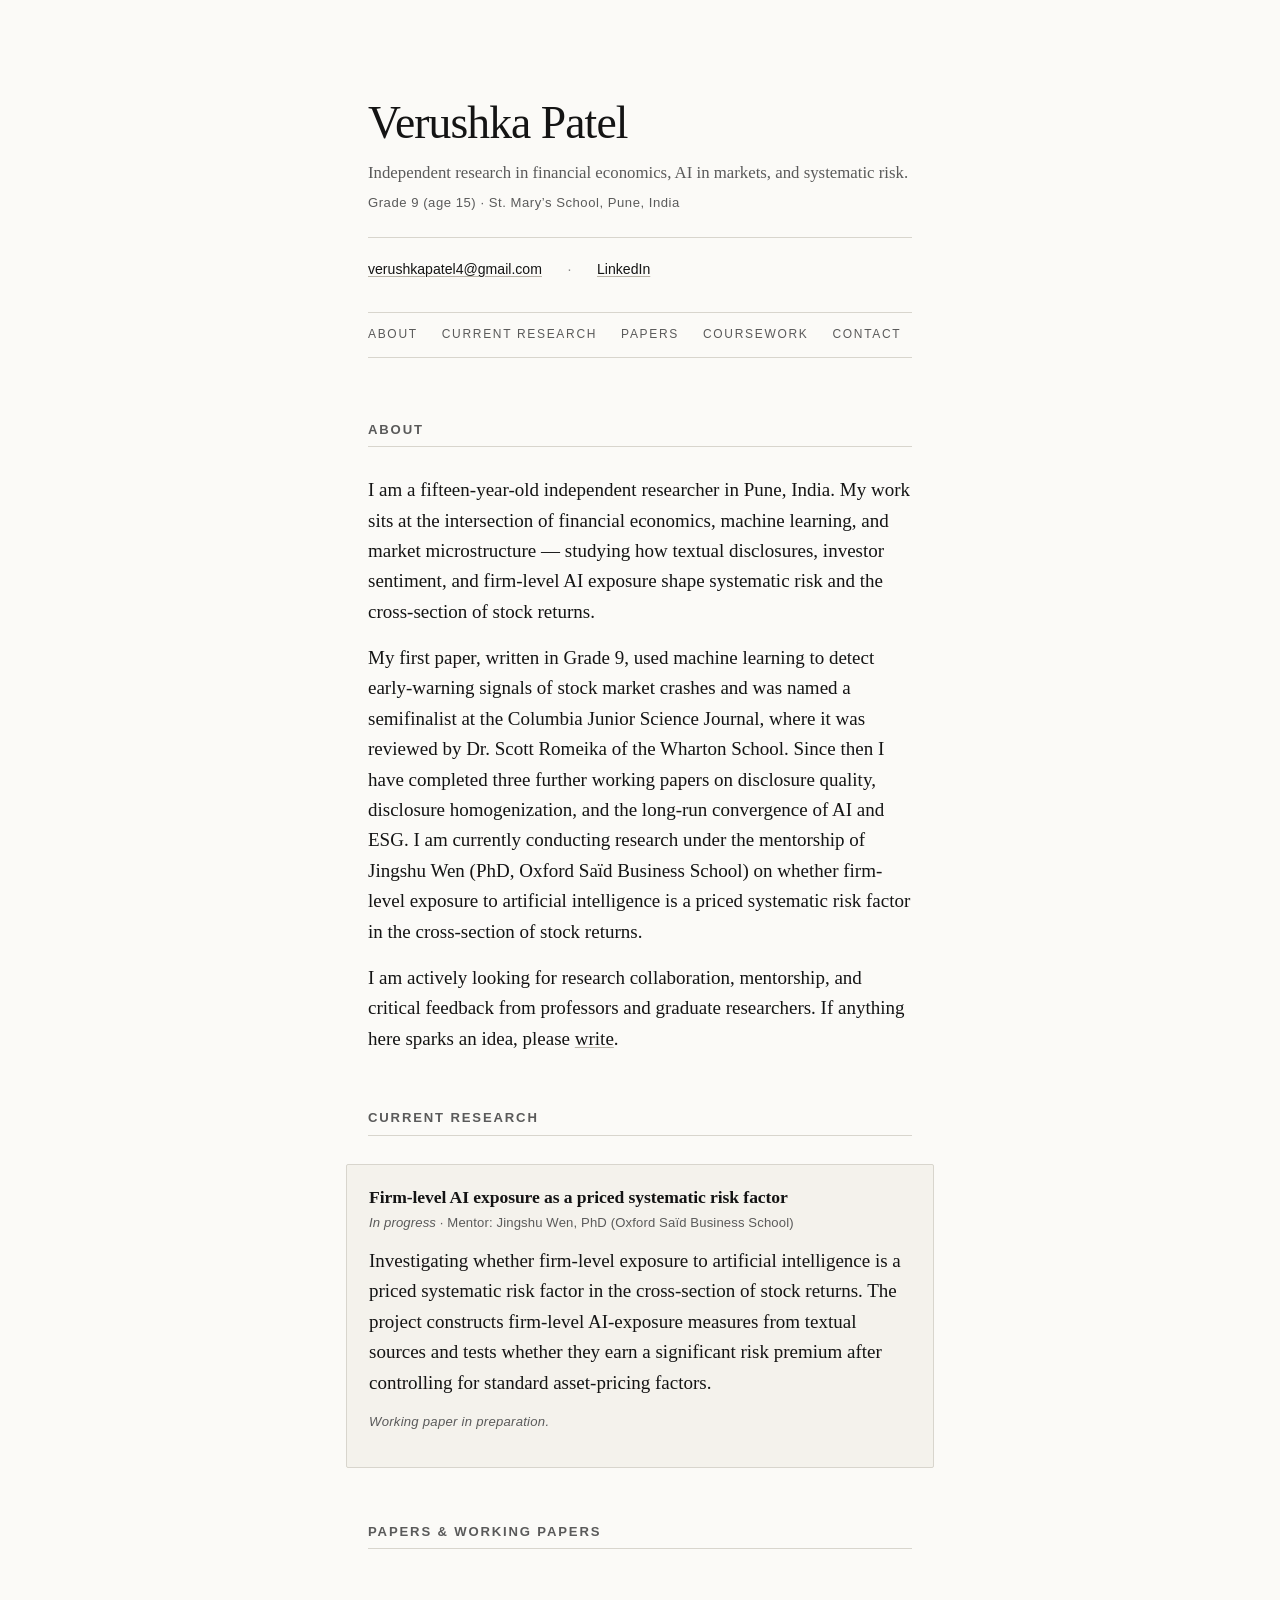
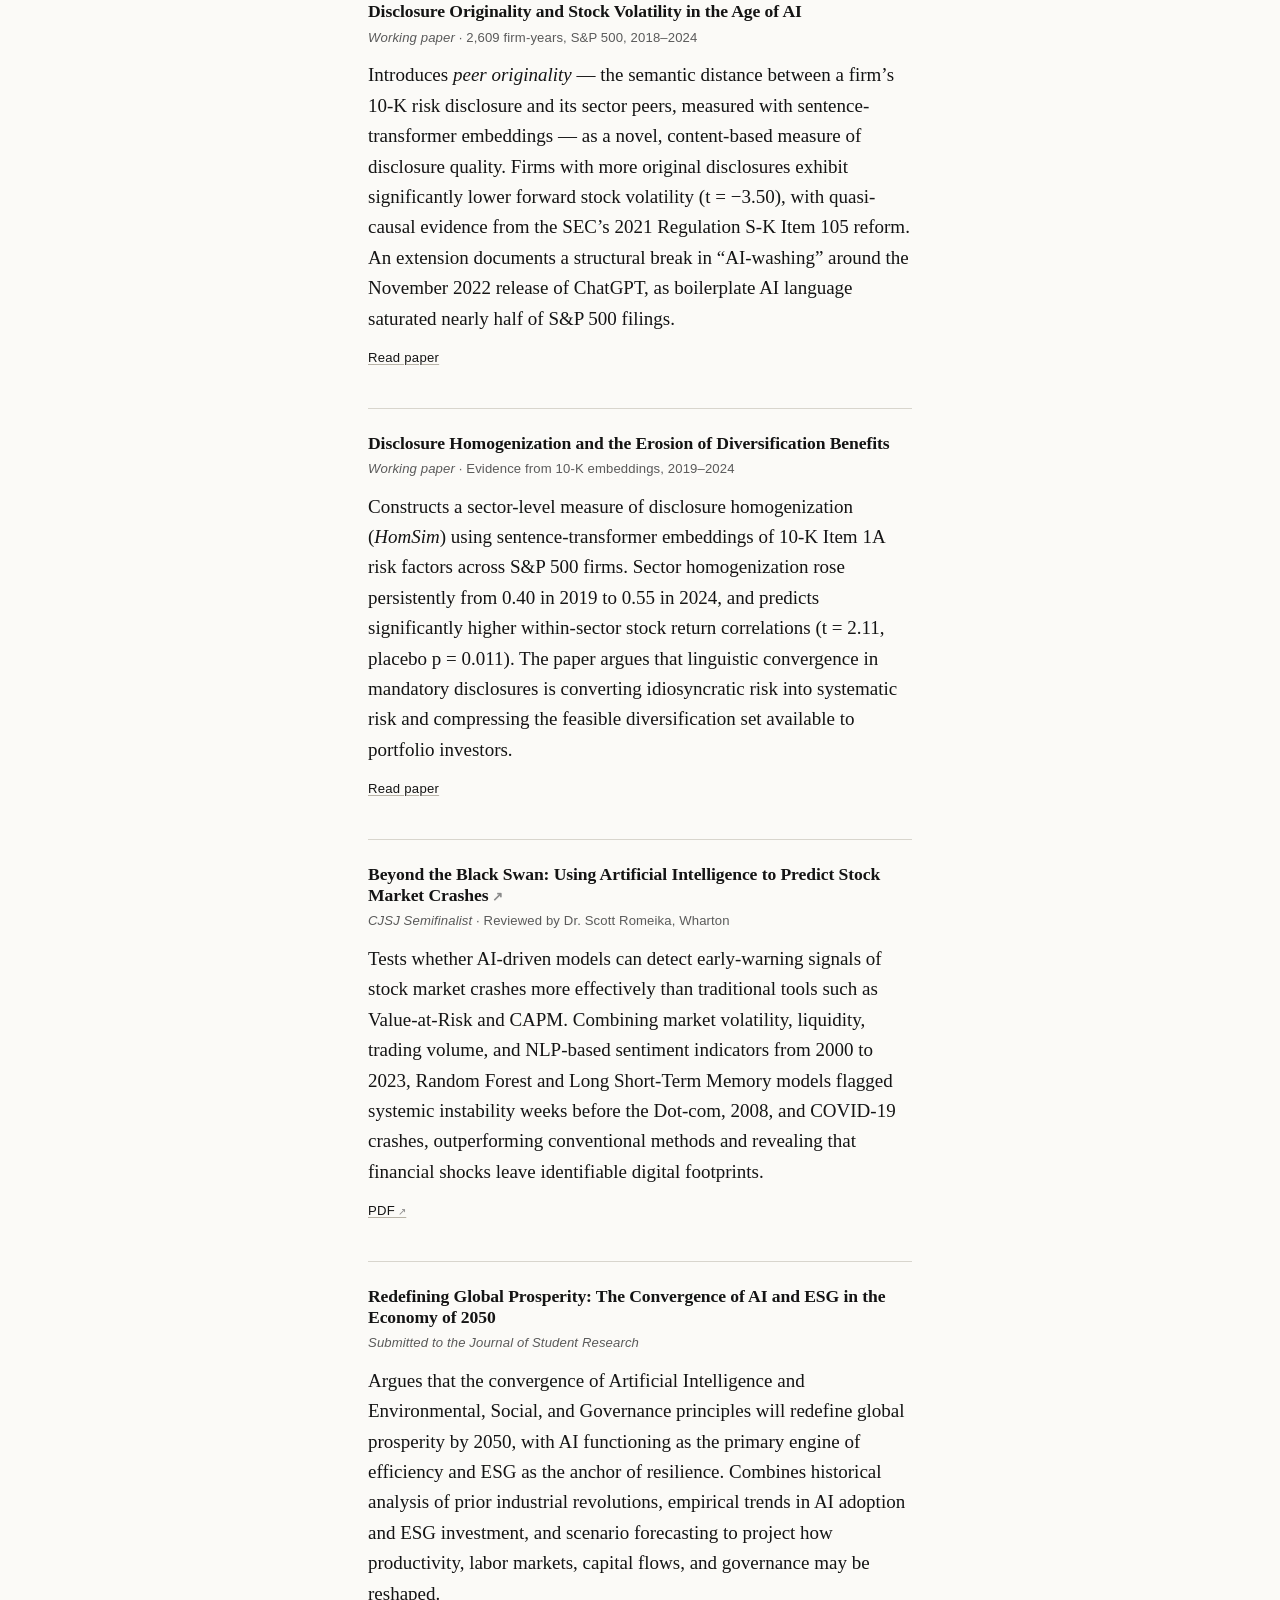
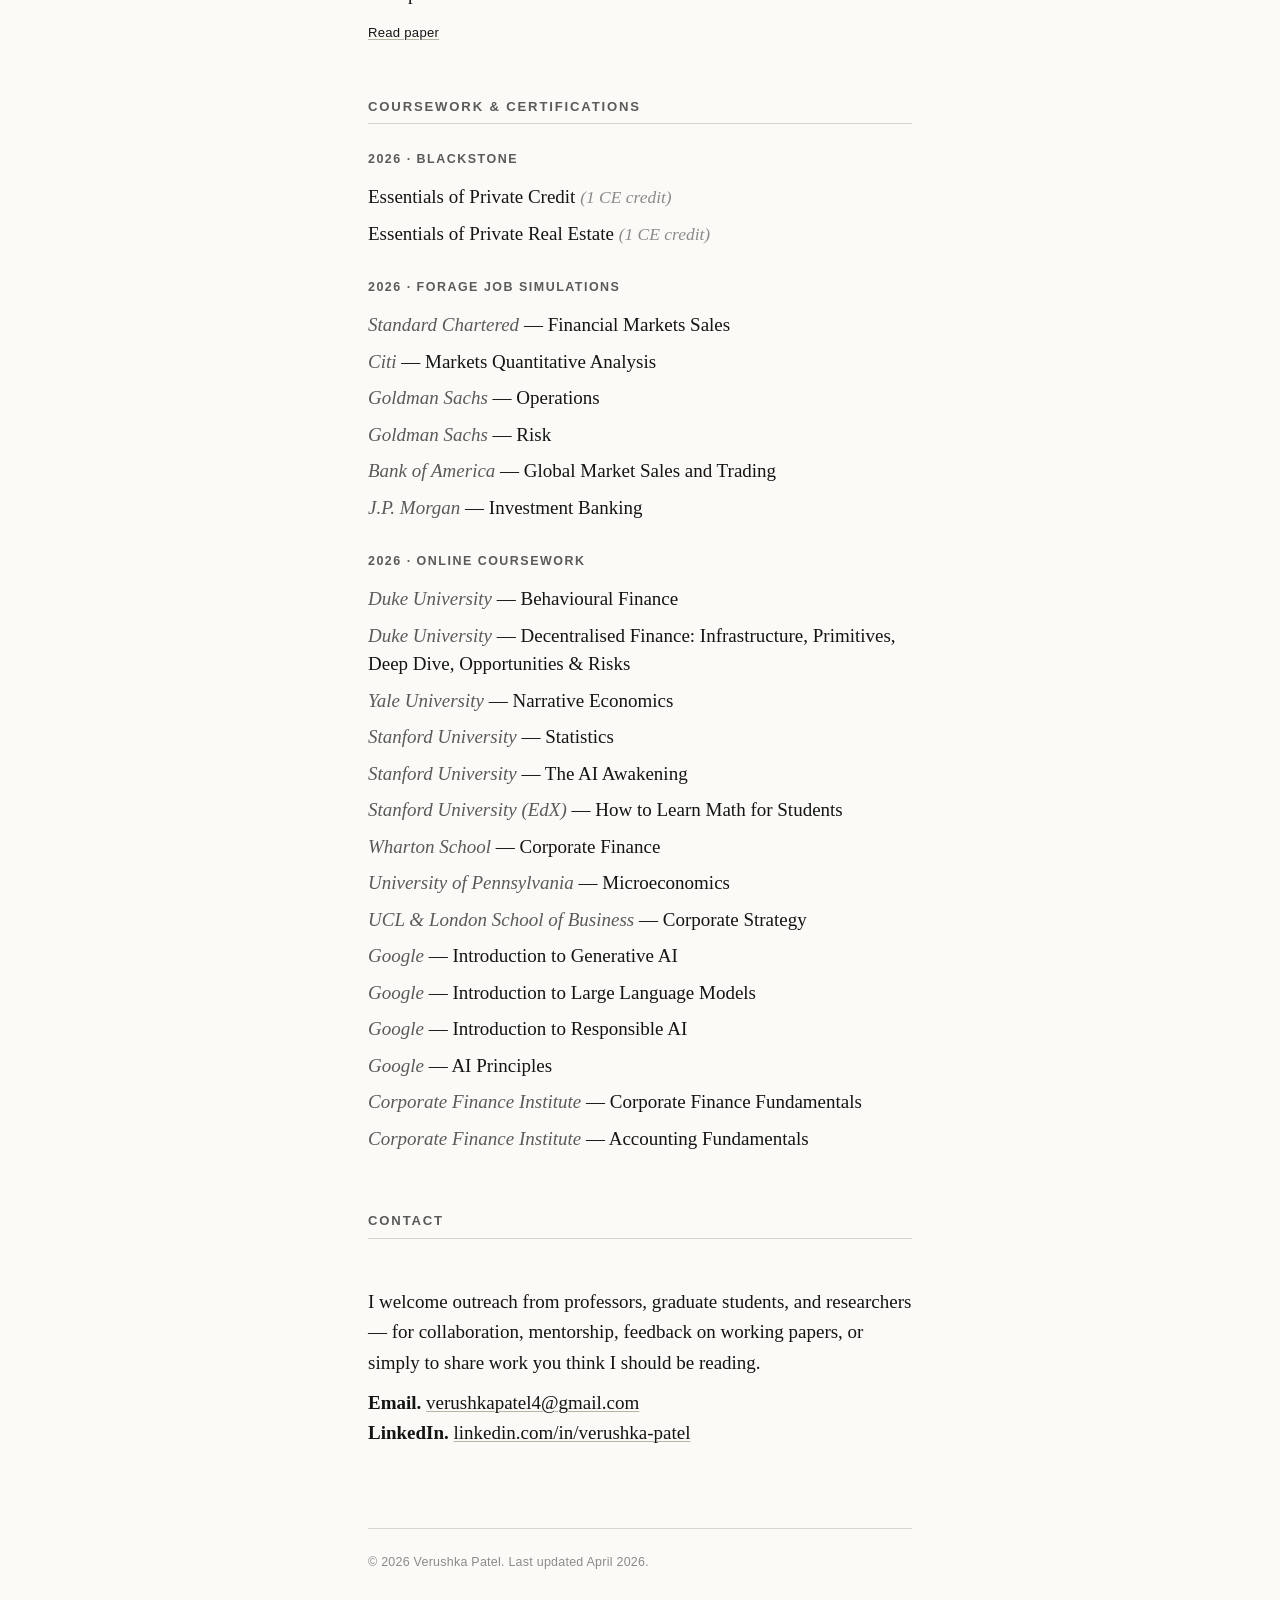
==== index.html @ ff1226f0 "Initial site: monochrome research portfolio with 4 papers" ====
<!doctype html>
<html lang="en">
<head>
<meta charset="utf-8">
<meta name="viewport" content="width=device-width, initial-scale=1">
<title>Verushka Patel — Research</title>
<meta name="description" content="Independent research by Verushka Patel, 15, in financial economics, AI in markets, and systematic risk. Working papers on disclosure quality, return co-movement, and AI exposure as a priced risk factor.">
<meta name="author" content="Verushka Patel">
<link rel="icon" href="favicon.svg" type="image/svg+xml">
<link rel="stylesheet" href="styles.css">

<meta property="og:type" content="profile">
<meta property="og:title" content="Verushka Patel — Research">
<meta property="og:description" content="Independent research in financial economics, AI in markets, and systematic risk.">
<meta property="og:locale" content="en_IN">
<meta name="twitter:card" content="summary">

<script type="application/ld+json">
{
  "@context": "https://schema.org",
  "@type": "Person",
  "name": "Verushka Patel",
  "givenName": "Verushka",
  "familyName": "Patel",
  "affiliation": {
    "@type": "EducationalOrganization",
    "name": "St. Mary's School",
    "address": {
      "@type": "PostalAddress",
      "addressLocality": "Pune",
      "addressCountry": "IN"
    }
  },
  "email": "mailto:verushkapatel4@gmail.com",
  "jobTitle": "Independent researcher",
  "knowsAbout": [
    "Financial economics",
    "Machine learning in finance",
    "Systematic risk",
    "Corporate disclosure",
    "Asset pricing"
  ]
}
</script>
</head>
<body>
<div class="page">

<header class="intro">
  <h1>Verushka Patel</h1>
  <p class="lede">Independent research in financial economics, AI in markets, and systematic risk.</p>
  <p class="meta">Grade 9 (age 15) &middot; St. Mary&rsquo;s School, Pune, India</p>
  <div class="contact-strip">
    <a href="mailto:verushkapatel4@gmail.com">verushkapatel4@gmail.com</a>
    <span class="sep">&middot;</span>
    <!-- Replace # with your LinkedIn URL when ready -->
    <a href="#" rel="noopener">LinkedIn</a>
  </div>
  <nav class="anchors" aria-label="Sections">
    <a href="#about">About</a>
    <a href="#research">Current research</a>
    <a href="#publications">Papers</a>
    <a href="#coursework">Coursework</a>
    <a href="#contact">Contact</a>
  </nav>
</header>

<main>

<section id="about">
  <h2>About</h2>
  <p>I am a fifteen-year-old independent researcher in Pune, India. My work sits at the intersection of financial economics, machine learning, and market microstructure &mdash; studying how textual disclosures, investor sentiment, and firm-level AI exposure shape systematic risk and the cross-section of stock returns.</p>
  <p>My first paper, written in Grade 9, used machine learning to detect early-warning signals of stock market crashes and was named a semifinalist at the Columbia Junior Science Journal, where it was reviewed by Dr. Scott Romeika of the Wharton School. Since then I have completed three further working papers on disclosure quality, disclosure homogenization, and the long-run convergence of AI and ESG. I am currently conducting research under the mentorship of Jingshu Wen (PhD, Oxford Sa&iuml;d Business School) on whether firm-level exposure to artificial intelligence is a priced systematic risk factor in the cross-section of stock returns.</p>
  <p>I am actively looking for research collaboration, mentorship, and critical feedback from professors and graduate researchers. If anything here sparks an idea, please <a href="#contact">write</a>.</p>
</section>

<section id="research">
  <h2>Current research</h2>

  <article class="entry current">
    <h3>Firm-level AI exposure as a priced systematic risk factor</h3>
    <p class="byline"><em>In progress</em> &middot; Mentor: Jingshu Wen, PhD (Oxford Sa&iuml;d Business School)</p>
    <p class="summary">Investigating whether firm-level exposure to artificial intelligence is a priced systematic risk factor in the cross-section of stock returns. The project constructs firm-level AI-exposure measures from textual sources and tests whether they earn a significant risk premium after controlling for standard asset-pricing factors.</p>
    <p class="links"><em>Working paper in preparation.</em></p>
  </article>
</section>

<section id="publications">
  <h2>Papers &amp; working papers</h2>

  <article class="entry">
    <h3><a href="papers/disclosure-originality.html">Disclosure Originality and Stock Volatility in the Age of AI</a></h3>
    <p class="byline"><em>Working paper</em> &middot; 2,609 firm-years, S&amp;P 500, 2018&ndash;2024</p>
    <p class="summary">Introduces <em>peer originality</em> &mdash; the semantic distance between a firm&rsquo;s 10-K risk disclosure and its sector peers, measured with sentence-transformer embeddings &mdash; as a novel, content-based measure of disclosure quality. Firms with more original disclosures exhibit significantly lower forward stock volatility (t = &minus;3.50), with quasi-causal evidence from the SEC&rsquo;s 2021 Regulation S-K Item 105 reform. An extension documents a structural break in &ldquo;AI-washing&rdquo; around the November 2022 release of ChatGPT, as boilerplate AI language saturated nearly half of S&amp;P 500 filings.</p>
    <p class="links"><a href="papers/disclosure-originality.html">Read paper</a></p>
  </article>

  <article class="entry">
    <h3><a href="papers/disclosure-homogenization.html">Disclosure Homogenization and the Erosion of Diversification Benefits</a></h3>
    <p class="byline"><em>Working paper</em> &middot; Evidence from 10-K embeddings, 2019&ndash;2024</p>
    <p class="summary">Constructs a sector-level measure of disclosure homogenization (<em>HomSim</em>) using sentence-transformer embeddings of 10-K Item 1A risk factors across S&amp;P 500 firms. Sector homogenization rose persistently from 0.40 in 2019 to 0.55 in 2024, and predicts significantly higher within-sector stock return correlations (t = 2.11, placebo p = 0.011). The paper argues that linguistic convergence in mandatory disclosures is converting idiosyncratic risk into systematic risk and compressing the feasible diversification set available to portfolio investors.</p>
    <p class="links"><a href="papers/disclosure-homogenization.html">Read paper</a></p>
  </article>

  <article class="entry">
    <h3><a href="papers/beyond-the-black-swan.pdf" class="ext">Beyond the Black Swan: Using Artificial Intelligence to Predict Stock Market Crashes</a></h3>
    <p class="byline"><em>CJSJ Semifinalist</em> &middot; Reviewed by Dr. Scott Romeika, Wharton</p>
    <p class="summary">Tests whether AI-driven models can detect early-warning signals of stock market crashes more effectively than traditional tools such as Value-at-Risk and CAPM. Combining market volatility, liquidity, trading volume, and NLP-based sentiment indicators from 2000 to 2023, Random Forest and Long Short-Term Memory models flagged systemic instability weeks before the Dot-com, 2008, and COVID-19 crashes, outperforming conventional methods and revealing that financial shocks leave identifiable digital footprints.</p>
    <p class="links"><a href="papers/beyond-the-black-swan.pdf" class="ext">PDF</a></p>
  </article>

  <article class="entry">
    <h3><a href="papers/convergence-ai-esg.html">Redefining Global Prosperity: The Convergence of AI and ESG in the Economy of 2050</a></h3>
    <p class="byline"><em>Submitted to the Journal of Student Research</em></p>
    <p class="summary">Argues that the convergence of Artificial Intelligence and Environmental, Social, and Governance principles will redefine global prosperity by 2050, with AI functioning as the primary engine of efficiency and ESG as the anchor of resilience. Combines historical analysis of prior industrial revolutions, empirical trends in AI adoption and ESG investment, and scenario forecasting to project how productivity, labor markets, capital flows, and governance may be reshaped.</p>
    <p class="links"><a href="papers/convergence-ai-esg.html">Read paper</a></p>
  </article>
</section>

<section id="coursework">
  <h2>Coursework &amp; certifications</h2>

  <div class="group-block">
    <h3>2026 &middot; Blackstone</h3>
    <ul>
      <li>Essentials of Private Credit <span class="note">(1 CE credit)</span></li>
      <li>Essentials of Private Real Estate <span class="note">(1 CE credit)</span></li>
    </ul>
  </div>

  <div class="group-block">
    <h3>2026 &middot; Forage job simulations</h3>
    <ul>
      <li><span class="inst">Standard Chartered</span> &mdash; Financial Markets Sales</li>
      <li><span class="inst">Citi</span> &mdash; Markets Quantitative Analysis</li>
      <li><span class="inst">Goldman Sachs</span> &mdash; Operations</li>
      <li><span class="inst">Goldman Sachs</span> &mdash; Risk</li>
      <li><span class="inst">Bank of America</span> &mdash; Global Market Sales and Trading</li>
      <li><span class="inst">J.P. Morgan</span> &mdash; Investment Banking</li>
    </ul>
  </div>

  <div class="group-block">
    <h3>2026 &middot; Online coursework</h3>
    <ul>
      <li><span class="inst">Duke University</span> &mdash; Behavioural Finance</li>
      <li><span class="inst">Duke University</span> &mdash; Decentralised Finance: Infrastructure, Primitives, Deep Dive, Opportunities &amp; Risks</li>
      <li><span class="inst">Yale University</span> &mdash; Narrative Economics</li>
      <li><span class="inst">Stanford University</span> &mdash; Statistics</li>
      <li><span class="inst">Stanford University</span> &mdash; The AI Awakening</li>
      <li><span class="inst">Stanford University (EdX)</span> &mdash; How to Learn Math for Students</li>
      <li><span class="inst">Wharton School</span> &mdash; Corporate Finance</li>
      <li><span class="inst">University of Pennsylvania</span> &mdash; Microeconomics</li>
      <li><span class="inst">UCL &amp; London School of Business</span> &mdash; Corporate Strategy</li>
      <li><span class="inst">Google</span> &mdash; Introduction to Generative AI</li>
      <li><span class="inst">Google</span> &mdash; Introduction to Large Language Models</li>
      <li><span class="inst">Google</span> &mdash; Introduction to Responsible AI</li>
      <li><span class="inst">Google</span> &mdash; AI Principles</li>
      <li><span class="inst">Corporate Finance Institute</span> &mdash; Corporate Finance Fundamentals</li>
      <li><span class="inst">Corporate Finance Institute</span> &mdash; Accounting Fundamentals</li>
    </ul>
  </div>
</section>

<section id="contact">
  <h2>Contact</h2>
  <div class="contact-block">
    <p>I welcome outreach from professors, graduate students, and researchers &mdash; for collaboration, mentorship, feedback on working papers, or simply to share work you think I should be reading.</p>
    <p>
      <strong>Email.</strong> <a href="mailto:verushkapatel4@gmail.com">verushkapatel4@gmail.com</a><br>
      <!-- Replace # with your LinkedIn URL when ready -->
      <strong>LinkedIn.</strong> <a href="#" rel="noopener">linkedin.com/in/verushka-patel</a>
    </p>
  </div>
</section>

</main>

<footer class="site">
  <p>&copy; <span id="y"></span> Verushka Patel. Last updated April 2026.</p>
</footer>

<script>document.getElementById('y').textContent = new Date().getFullYear();</script>

</div>
</body>
</html>
---- styles.css ----
/* Verushka Patel — research portfolio
   Monochrome, minimalist, serif.
   No gradients, no color, no animations. */

:root {
  --bg: #fbfaf7;
  --bg-panel: #f4f2ec;
  --ink: #141414;
  --ink-muted: #5a5a5a;
  --ink-faint: #8a8a8a;
  --rule: #d8d5cd;
  --rule-strong: #b8b3a7;
  --measure: 38rem;
  --measure-wide: 46rem;

  --serif: "Iowan Old Style", "Apple Garamond", "Baskerville", "Source Serif Pro", "EB Garamond", "Georgia", "Times New Roman", serif;
  --sans: -apple-system, BlinkMacSystemFont, "Inter", "Helvetica Neue", Arial, sans-serif;
  --mono: ui-monospace, "SF Mono", Menlo, Consolas, monospace;
}

@media (prefers-color-scheme: dark) {
  :root {
    --bg: #121211;
    --bg-panel: #1a1a18;
    --ink: #ececea;
    --ink-muted: #a8a6a0;
    --ink-faint: #6e6c66;
    --rule: #2a2a27;
    --rule-strong: #3a3a36;
  }
}

*,
*::before,
*::after {
  box-sizing: border-box;
}

html {
  -webkit-text-size-adjust: 100%;
  text-size-adjust: 100%;
  -webkit-font-smoothing: antialiased;
  -moz-osx-font-smoothing: grayscale;
  font-kerning: normal;
  font-feature-settings: "kern", "liga", "onum";
}

body {
  margin: 0;
  background: var(--bg);
  color: var(--ink);
  font-family: var(--serif);
  font-size: 18px;
  line-height: 1.6;
  font-weight: 400;
  text-rendering: optimizeLegibility;
}

@media (min-width: 720px) {
  body { font-size: 19px; }
}

::selection {
  background: var(--ink);
  color: var(--bg);
}

/* -------- layout -------- */

.page {
  max-width: var(--measure);
  margin: 0 auto;
  padding: 4rem 1.5rem 6rem;
}

@media (min-width: 720px) {
  .page { padding: 6rem 2rem 8rem; }
}

main > section + section {
  margin-top: 3.5rem;
}

/* -------- typography -------- */

h1, h2, h3, h4 {
  font-family: var(--serif);
  font-weight: 600;
  line-height: 1.2;
  letter-spacing: -0.005em;
  margin: 0;
}

h1 {
  font-size: 2.4rem;
  font-weight: 500;
  letter-spacing: -0.02em;
}

@media (min-width: 720px) {
  h1 { font-size: 2.85rem; }
}

h2 {
  font-size: 0.82rem;
  font-family: var(--sans);
  font-weight: 600;
  text-transform: uppercase;
  letter-spacing: 0.14em;
  color: var(--ink-muted);
  padding-bottom: 0.55rem;
  margin-bottom: 1.75rem;
  border-bottom: 1px solid var(--rule);
}

h3 {
  font-size: 1.1rem;
  font-weight: 600;
  letter-spacing: -0.005em;
  margin-bottom: 0.25rem;
}

p {
  margin: 0 0 1rem;
}

p + p {
  text-indent: 0;
}

.lede {
  font-size: 1.05rem;
  color: var(--ink-muted);
  margin: 0.6rem 0 0;
  line-height: 1.5;
}

.meta {
  font-family: var(--sans);
  font-size: 0.82rem;
  letter-spacing: 0.04em;
  color: var(--ink-muted);
}

em { font-style: italic; }
strong { font-weight: 600; }

a {
  color: inherit;
  text-decoration: underline;
  text-underline-offset: 2px;
  text-decoration-thickness: 1px;
  text-decoration-color: var(--rule-strong);
  transition: text-decoration-color 120ms ease;
}

a:hover {
  text-decoration-color: currentColor;
}

a:focus-visible {
  outline: 2px solid var(--ink);
  outline-offset: 3px;
  border-radius: 1px;
}

.ext::after {
  content: " \2197";
  font-size: 0.75em;
  color: var(--ink-faint);
}

/* -------- header -------- */

header.intro {
  margin-bottom: 4rem;
}

header.intro h1 {
  margin-bottom: 0.15rem;
}

header.intro .meta {
  display: block;
  margin-top: 0.4rem;
}

.contact-strip {
  margin-top: 1.5rem;
  padding-top: 1.25rem;
  border-top: 1px solid var(--rule);
  font-family: var(--sans);
  font-size: 0.88rem;
  color: var(--ink-muted);
  display: flex;
  flex-wrap: wrap;
  gap: 0.9rem 1.6rem;
}

.contact-strip a { color: var(--ink); }

.contact-strip .sep {
  color: var(--ink-faint);
  user-select: none;
}

/* -------- nav -------- */

nav.anchors {
  margin: 2rem 0 0;
  padding: 0.75rem 0;
  border-top: 1px solid var(--rule);
  border-bottom: 1px solid var(--rule);
  font-family: var(--sans);
  font-size: 0.75rem;
  text-transform: uppercase;
  letter-spacing: 0.14em;
  display: flex;
  flex-wrap: wrap;
  gap: 0.6rem 1.5rem;
}

nav.anchors a {
  color: var(--ink-muted);
  text-decoration: none;
}

nav.anchors a:hover { color: var(--ink); }

/* -------- entries (research, publications) -------- */

.entry {
  padding: 1.5rem 0;
  border-bottom: 1px solid var(--rule);
}

.entry:first-child { padding-top: 0; }
.entry:last-child { border-bottom: 0; padding-bottom: 0; }

.entry h3 a {
  text-decoration: none;
}

.entry h3 a:hover {
  text-decoration: underline;
  text-decoration-thickness: 1px;
  text-underline-offset: 3px;
}

.entry .byline {
  font-family: var(--sans);
  font-size: 0.82rem;
  color: var(--ink-muted);
  margin: 0.15rem 0 0.8rem;
  letter-spacing: 0.01em;
}

.entry .byline em { font-style: italic; }

.entry p.summary {
  margin: 0 0 0.8rem;
  color: var(--ink);
}

.entry .links {
  font-family: var(--sans);
  font-size: 0.82rem;
  color: var(--ink-muted);
  letter-spacing: 0.02em;
}

.entry .links a { color: var(--ink); }

.entry .links .sep {
  color: var(--ink-faint);
  margin: 0 0.5rem;
}

.entry.current {
  background: var(--bg-panel);
  padding: 1.4rem 1.4rem 1.2rem;
  margin: 0 -1.4rem 0.25rem;
  border: 1px solid var(--rule);
  border-radius: 2px;
}

.entry.current .byline {
  margin-top: 0.2rem;
}

/* -------- lists (coursework, awards) -------- */

.group-block {
  margin-bottom: 1.75rem;
}

.group-block:last-child { margin-bottom: 0; }

.group-block h3 {
  font-family: var(--sans);
  font-size: 0.78rem;
  font-weight: 600;
  text-transform: uppercase;
  letter-spacing: 0.12em;
  color: var(--ink-muted);
  margin-bottom: 0.75rem;
}

.group-block ul {
  margin: 0;
  padding: 0;
  list-style: none;
}

.group-block li {
  padding: 0.25rem 0;
  line-height: 1.5;
}

.group-block li .inst {
  color: var(--ink-muted);
  font-style: italic;
}

.group-block li .note {
  color: var(--ink-faint);
  font-size: 0.92em;
  font-style: italic;
}

/* -------- contact -------- */

.contact-block {
  padding: 1.25rem 0 0;
}

.contact-block p { margin-bottom: 0.6rem; }

/* -------- footer -------- */

footer.site {
  margin-top: 5rem;
  padding-top: 1.5rem;
  border-top: 1px solid var(--rule);
  font-family: var(--sans);
  font-size: 0.78rem;
  color: var(--ink-faint);
  letter-spacing: 0.02em;
}

/* -------- paper pages -------- */

.paper-page {
  max-width: var(--measure-wide);
}

.paper-page .back {
  font-family: var(--sans);
  font-size: 0.78rem;
  text-transform: uppercase;
  letter-spacing: 0.14em;
  color: var(--ink-muted);
  text-decoration: none;
  display: inline-block;
  margin-bottom: 2.5rem;
}

.paper-page .back::before {
  content: "\2190\00a0\00a0";
}

.paper-page .back:hover { color: var(--ink); }

.paper-page h1 {
  font-size: 1.85rem;
  line-height: 1.25;
  letter-spacing: -0.01em;
  font-weight: 500;
  margin-bottom: 0.3rem;
}

@media (min-width: 720px) {
  .paper-page h1 { font-size: 2.2rem; }
}

.paper-page .paper-meta {
  font-family: var(--sans);
  font-size: 0.86rem;
  color: var(--ink-muted);
  margin-bottom: 2rem;
  padding-bottom: 1.25rem;
  border-bottom: 1px solid var(--rule);
}

.paper-page .paper-meta span + span::before {
  content: "\00a0\00a0\b7\00a0\00a0";
  color: var(--ink-faint);
}

.paper-page .abstract {
  background: var(--bg-panel);
  border: 1px solid var(--rule);
  padding: 1.4rem 1.4rem 1rem;
  border-radius: 2px;
  margin-bottom: 2.5rem;
  font-size: 0.96em;
}

.paper-page .abstract h2 {
  margin-bottom: 0.6rem;
  padding-bottom: 0;
  border-bottom: 0;
}

.paper-page .abstract p {
  margin-bottom: 0.6rem;
}

.paper-page .abstract p:last-child { margin-bottom: 0; }

.paper-page .highlights {
  margin-bottom: 2rem;
}

.paper-page .highlights ul {
  list-style: none;
  padding: 0;
  margin: 0;
}

.paper-page .highlights li {
  padding: 0.5rem 0 0.5rem 1.5rem;
  border-bottom: 1px solid var(--rule);
  position: relative;
  font-size: 0.96em;
}

.paper-page .highlights li:last-child { border-bottom: 0; }

.paper-page .highlights li::before {
  content: "\2014";
  position: absolute;
  left: 0;
  color: var(--ink-faint);
}

.paper-page .highlights li p {
  margin: 0;
}

.paper-page .body li > p {
  margin: 0 0 0.35rem;
}

.paper-page .body li > p:last-child { margin-bottom: 0; }

.paper-page .body h2 {
  font-size: 1.05rem;
  font-family: var(--serif);
  font-weight: 600;
  text-transform: none;
  letter-spacing: 0;
  color: var(--ink);
  margin: 2.5rem 0 1rem;
  padding-bottom: 0;
  border-bottom: 0;
}

.paper-page .body h3 {
  font-size: 0.96rem;
  font-weight: 600;
  margin: 1.75rem 0 0.5rem;
}

.paper-page .body p {
  margin: 0 0 1rem;
}

.paper-page .body ul,
.paper-page .body ol {
  margin: 0 0 1rem 1.3rem;
  padding: 0;
}

.paper-page .body li { margin-bottom: 0.3rem; }

.paper-page .body blockquote {
  border-left: 2px solid var(--rule-strong);
  margin: 1rem 0;
  padding: 0 0 0 1rem;
  color: var(--ink-muted);
  font-style: italic;
}

.paper-page .body table {
  width: 100%;
  border-collapse: collapse;
  margin: 1.5rem 0;
  font-size: 0.9em;
  font-family: var(--sans);
}

.paper-page .body th,
.paper-page .body td {
  padding: 0.5rem 0.75rem;
  text-align: left;
  border-bottom: 1px solid var(--rule);
  vertical-align: top;
}

.paper-page .body th {
  font-weight: 600;
  border-bottom: 1px solid var(--rule-strong);
  color: var(--ink-muted);
}

.paper-page .body img {
  max-width: 100% !important;
  height: auto !important;
  display: block;
  margin: 1.75rem auto 0.5rem;
  border: 1px solid var(--rule);
  border-radius: 2px;
  background: #fff;
  padding: 0.5rem;
}

.paper-page .body img + em,
.paper-page .body p > em:only-child {
  display: block;
  text-align: center;
  font-size: 0.85em;
  color: var(--ink-muted);
  margin-top: 0.25rem;
}

.paper-page .body code,
.paper-page .body pre {
  font-family: var(--mono);
  font-size: 0.88em;
}

.paper-page .body pre {
  background: var(--bg-panel);
  padding: 0.8rem 1rem;
  overflow-x: auto;
  border-radius: 2px;
  border: 1px solid var(--rule);
}

@media (prefers-reduced-motion: reduce) {
  * { transition: none !important; animation: none !important; }
}

/* Print — a professor may want to print */
@media print {
  :root { --bg: #fff; --ink: #000; }
  body { font-size: 11pt; }
  nav.anchors, footer.site, .paper-page .back { display: none; }
  .entry, .group-block { break-inside: avoid; }
  a { color: #000; text-decoration: none; }
}
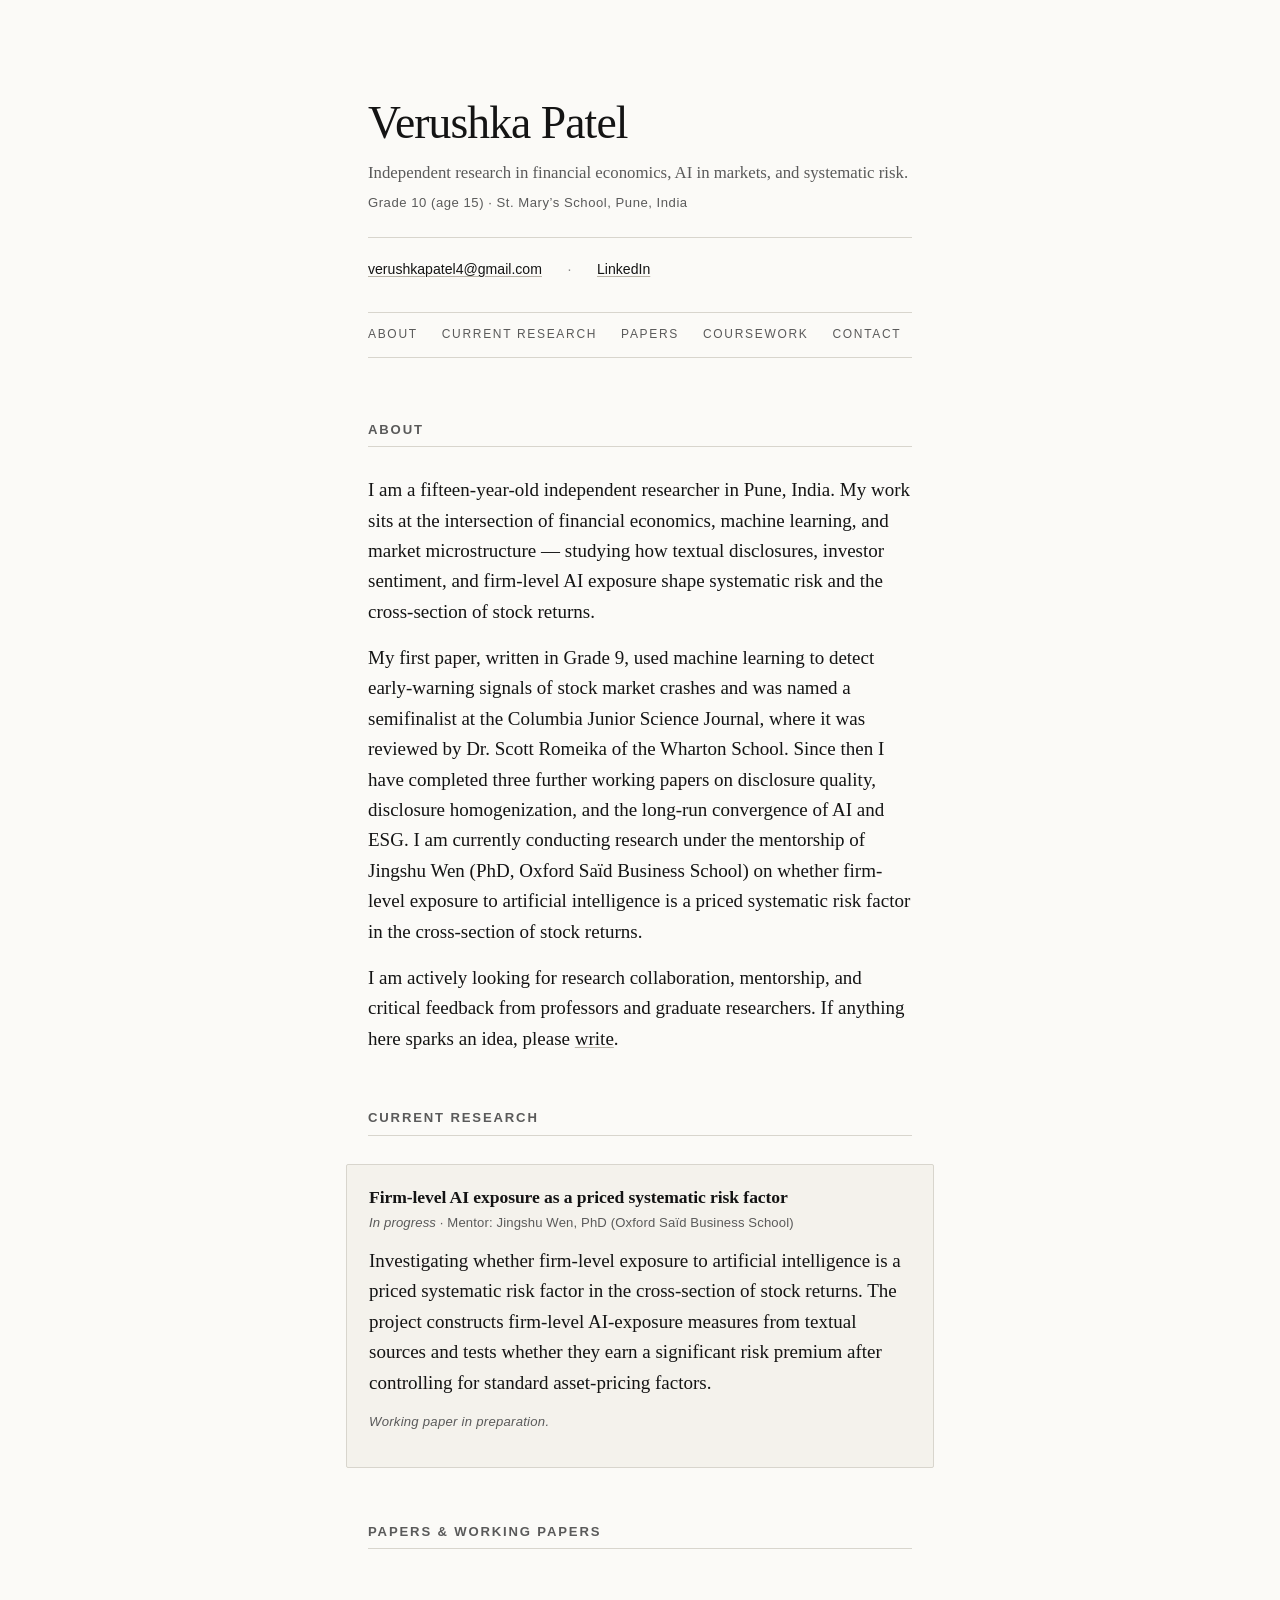
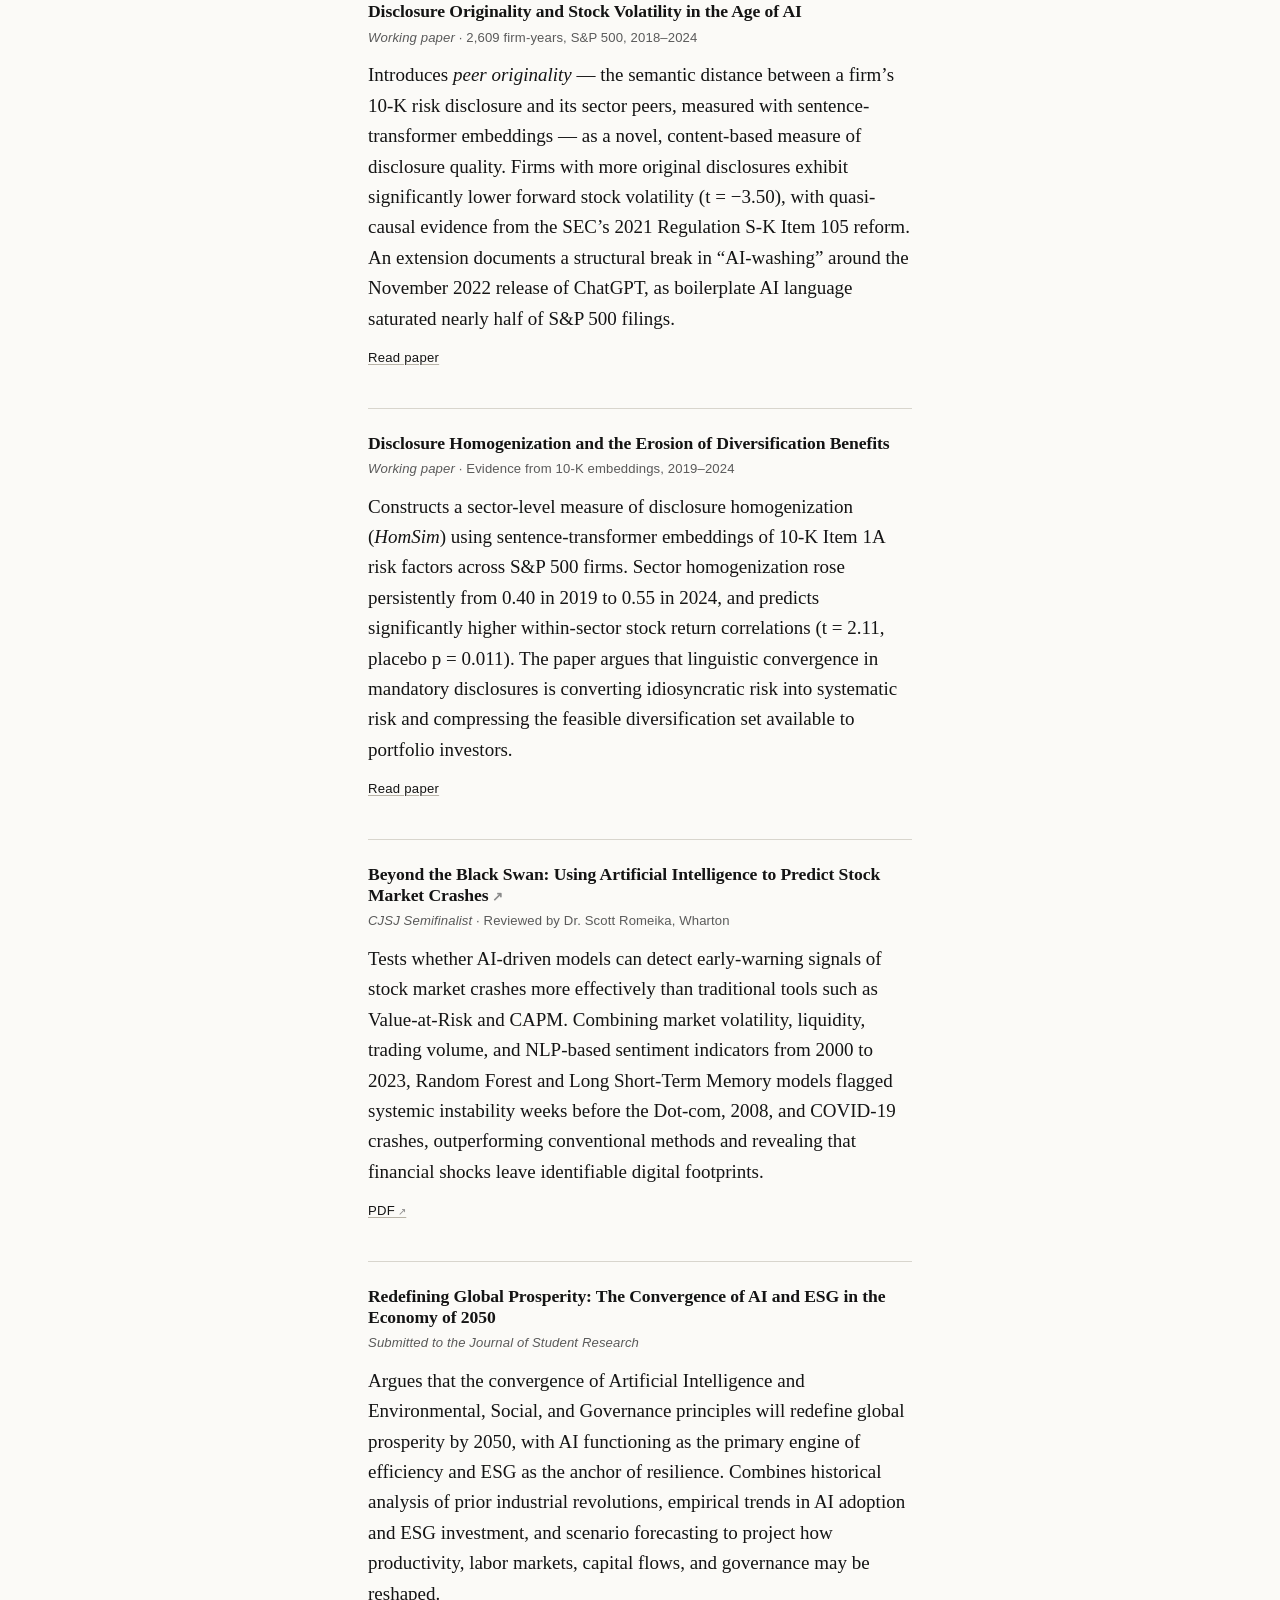
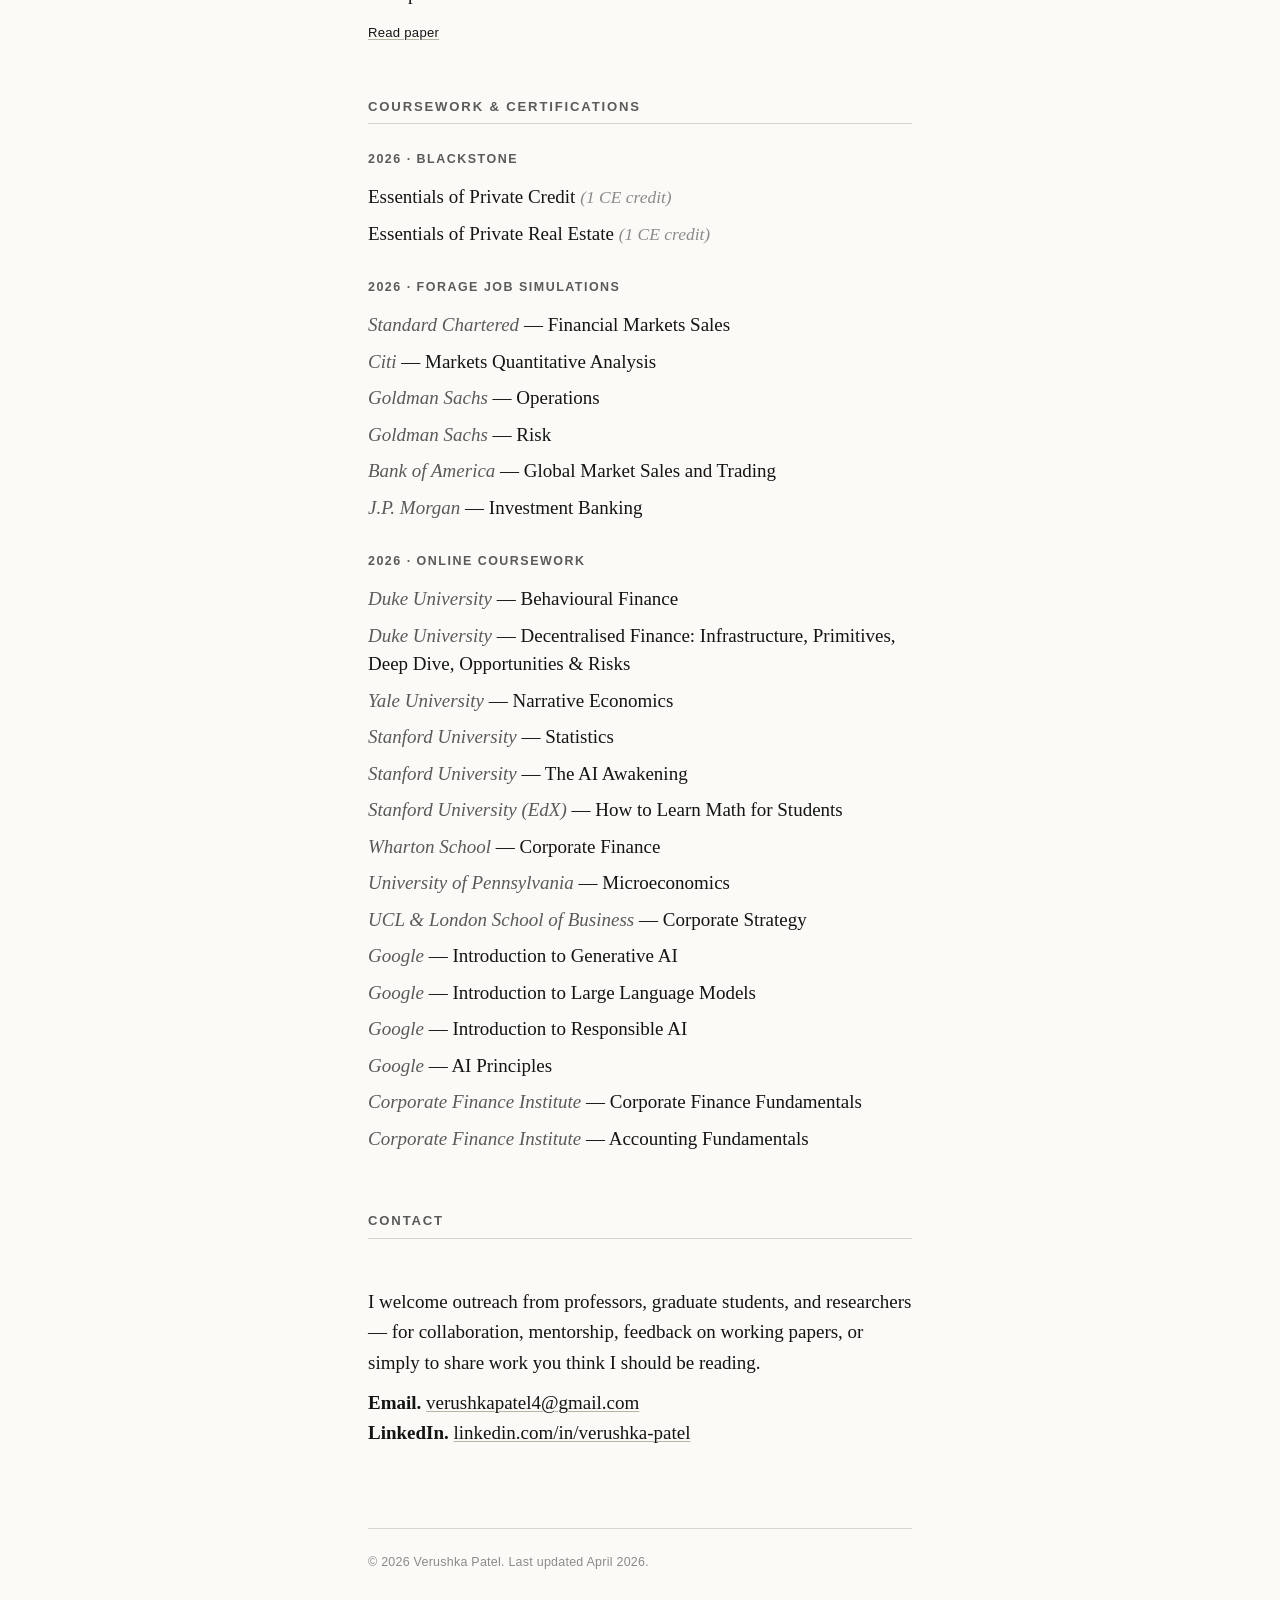
==== commit 43a9506b: "Update grade from 9 to 10 Made-with: Cursor" ====
--- a/index.html
+++ b/index.html
@@ -33,6 +33,9 @@
   },
   "email": "mailto:verushkapatel4@gmail.com",
   "jobTitle": "Independent researcher",
+  "sameAs": [
+    "https://www.linkedin.com/in/verushka-patel-b65a5130b/"
+  ],
   "knowsAbout": [
     "Financial economics",
     "Machine learning in finance",
@@ -49,12 +52,11 @@
 <header class="intro">
   <h1>Verushka Patel</h1>
   <p class="lede">Independent research in financial economics, AI in markets, and systematic risk.</p>
-  <p class="meta">Grade 9 (age 15) &middot; St. Mary&rsquo;s School, Pune, India</p>
+  <p class="meta">Grade 10 (age 15) &middot; St. Mary&rsquo;s School, Pune, India</p>
   <div class="contact-strip">
     <a href="mailto:verushkapatel4@gmail.com">verushkapatel4@gmail.com</a>
     <span class="sep">&middot;</span>
-    <!-- Replace # with your LinkedIn URL when ready -->
-    <a href="#" rel="noopener">LinkedIn</a>
+    <a href="https://www.linkedin.com/in/verushka-patel-b65a5130b/" target="_blank" rel="noopener">LinkedIn</a>
   </div>
   <nav class="anchors" aria-label="Sections">
     <a href="#about">About</a>
@@ -168,8 +170,7 @@
     <p>I welcome outreach from professors, graduate students, and researchers &mdash; for collaboration, mentorship, feedback on working papers, or simply to share work you think I should be reading.</p>
     <p>
       <strong>Email.</strong> <a href="mailto:verushkapatel4@gmail.com">verushkapatel4@gmail.com</a><br>
-      <!-- Replace # with your LinkedIn URL when ready -->
-      <strong>LinkedIn.</strong> <a href="#" rel="noopener">linkedin.com/in/verushka-patel</a>
+      <strong>LinkedIn.</strong> <a href="https://www.linkedin.com/in/verushka-patel-b65a5130b/" target="_blank" rel="noopener">linkedin.com/in/verushka-patel</a>
     </p>
   </div>
 </section>
